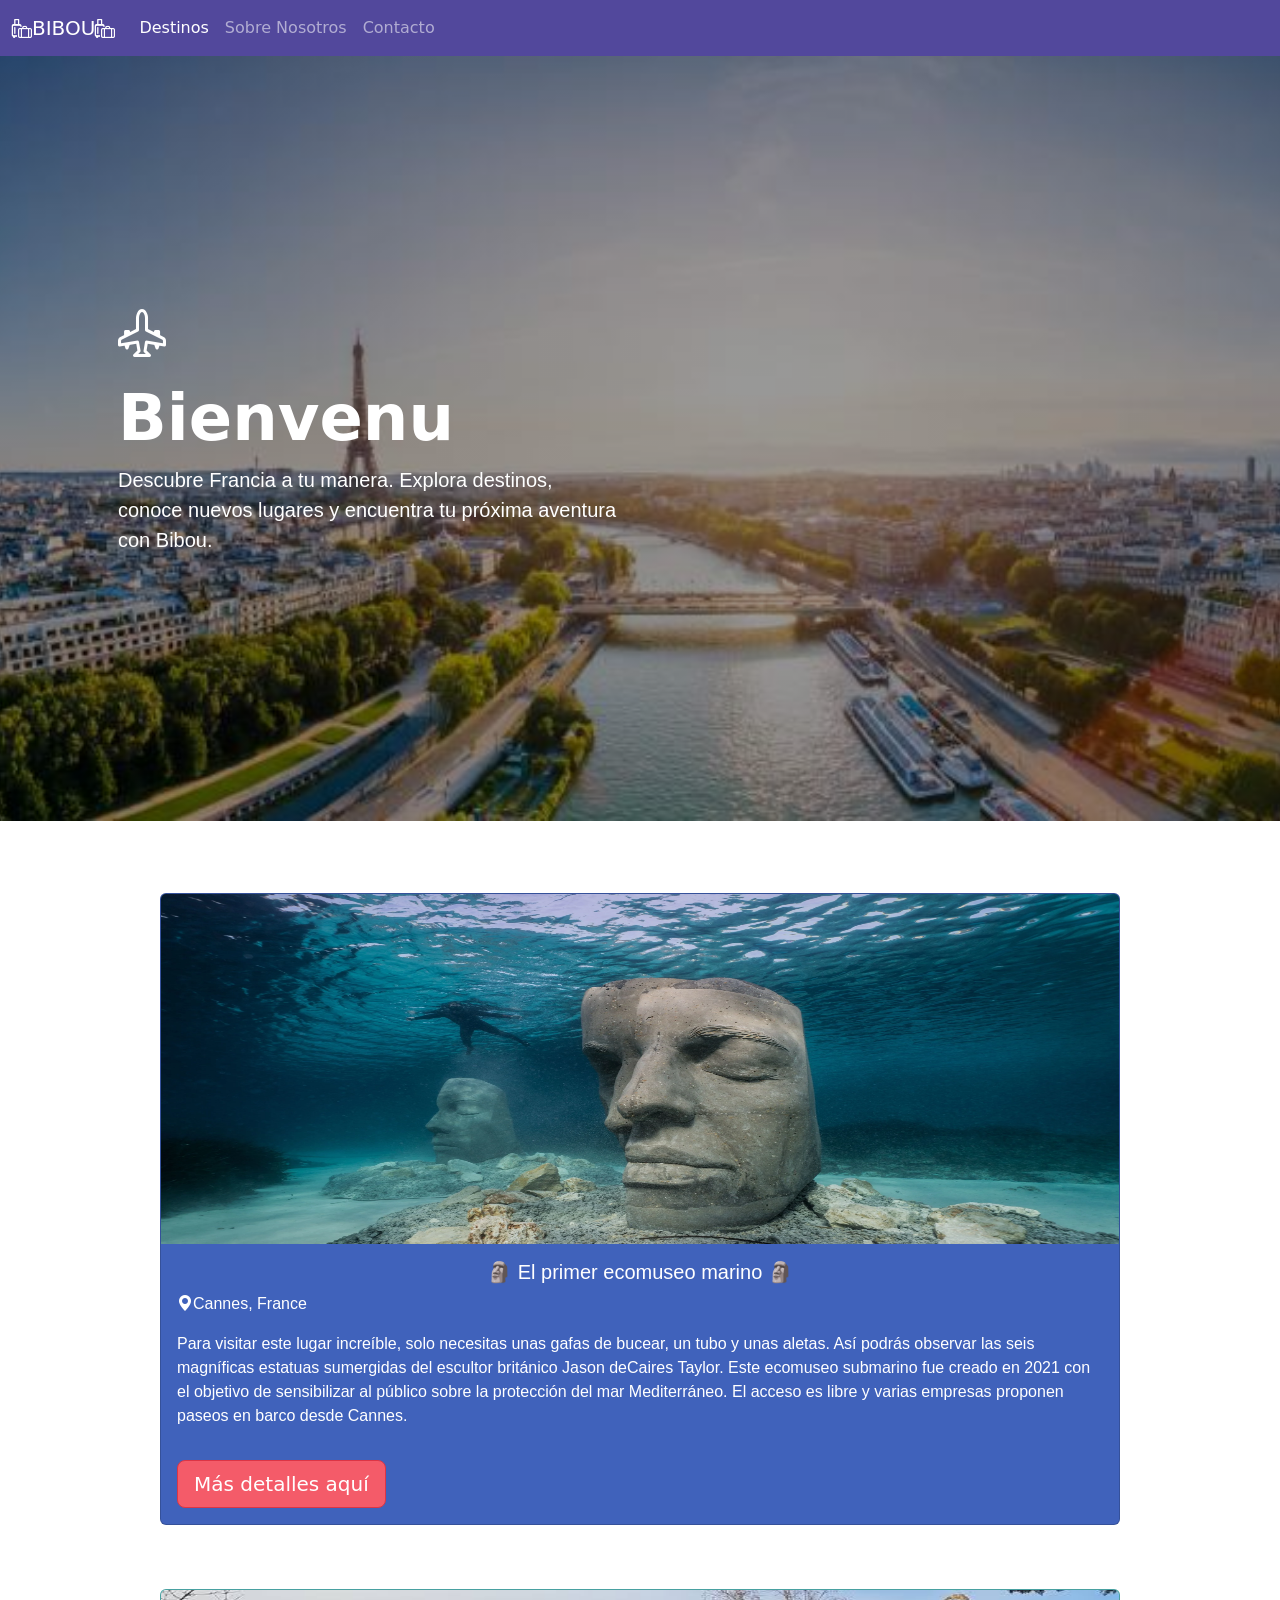
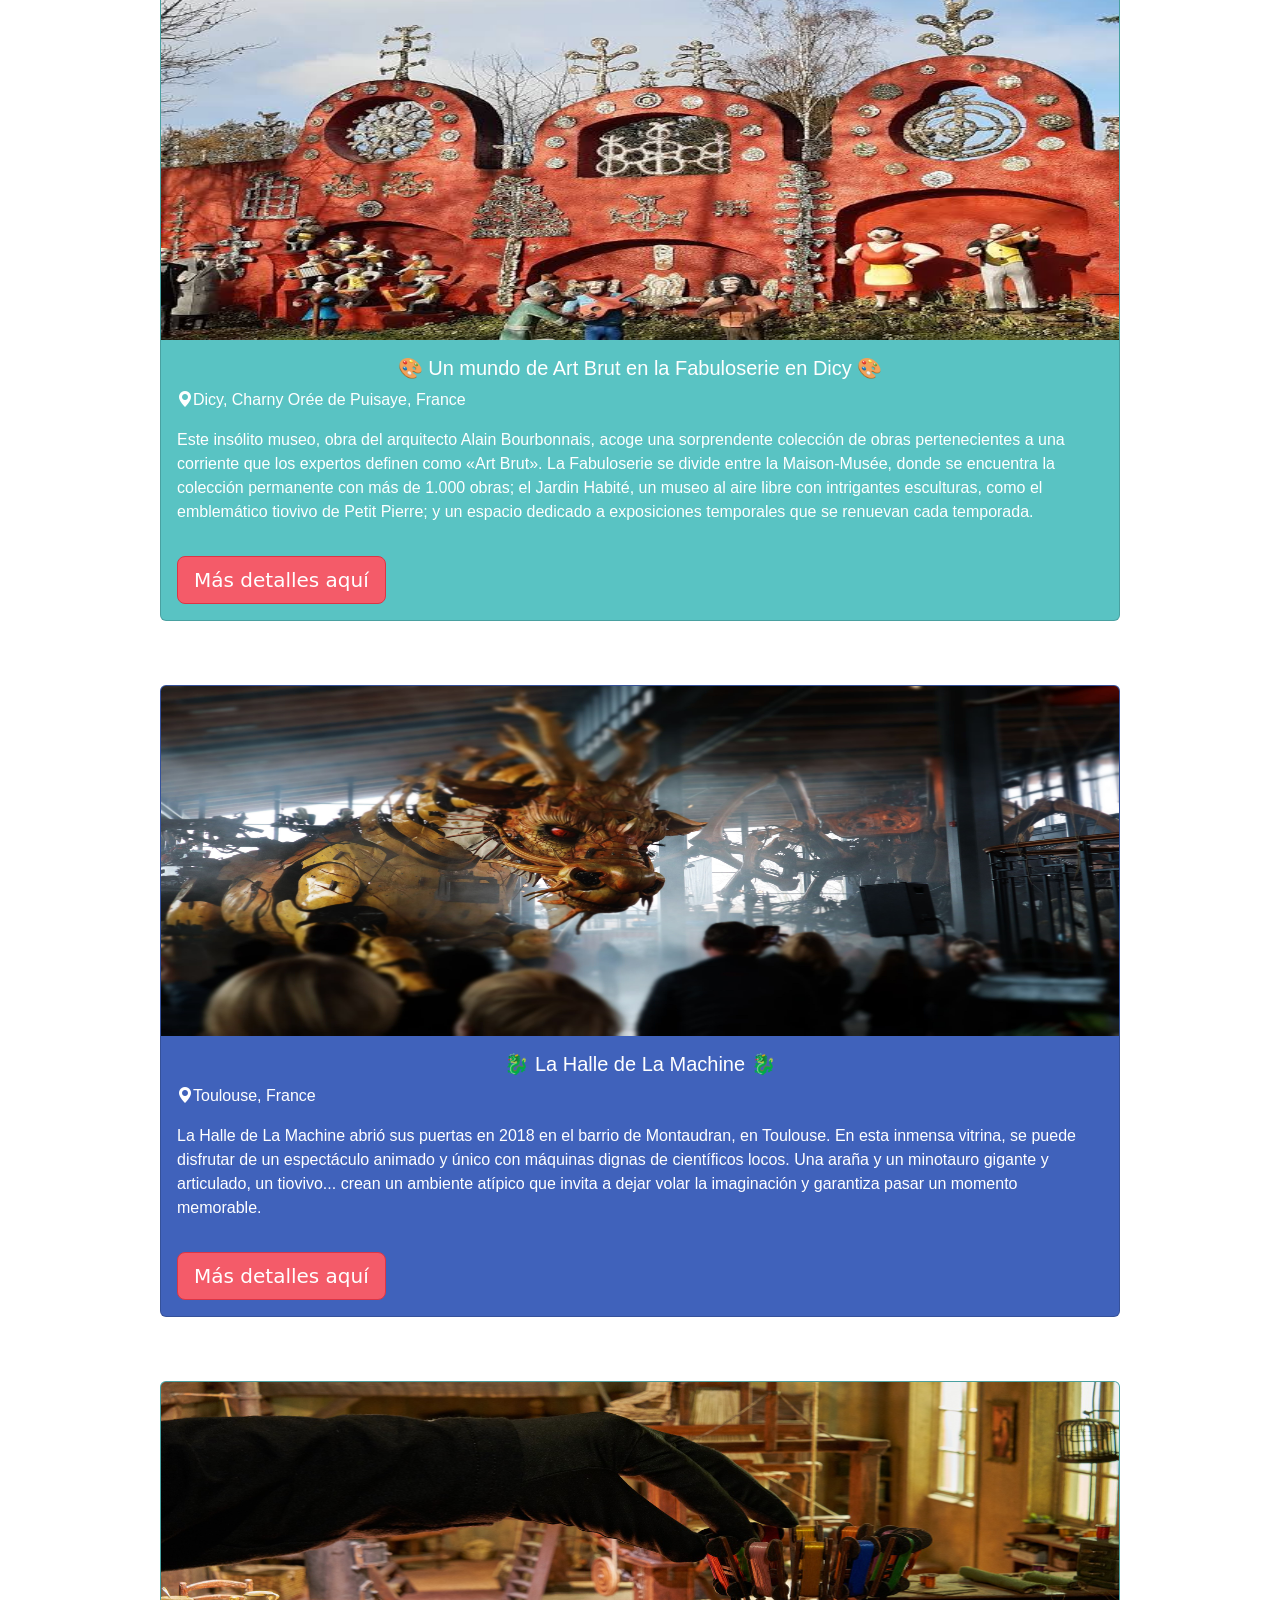
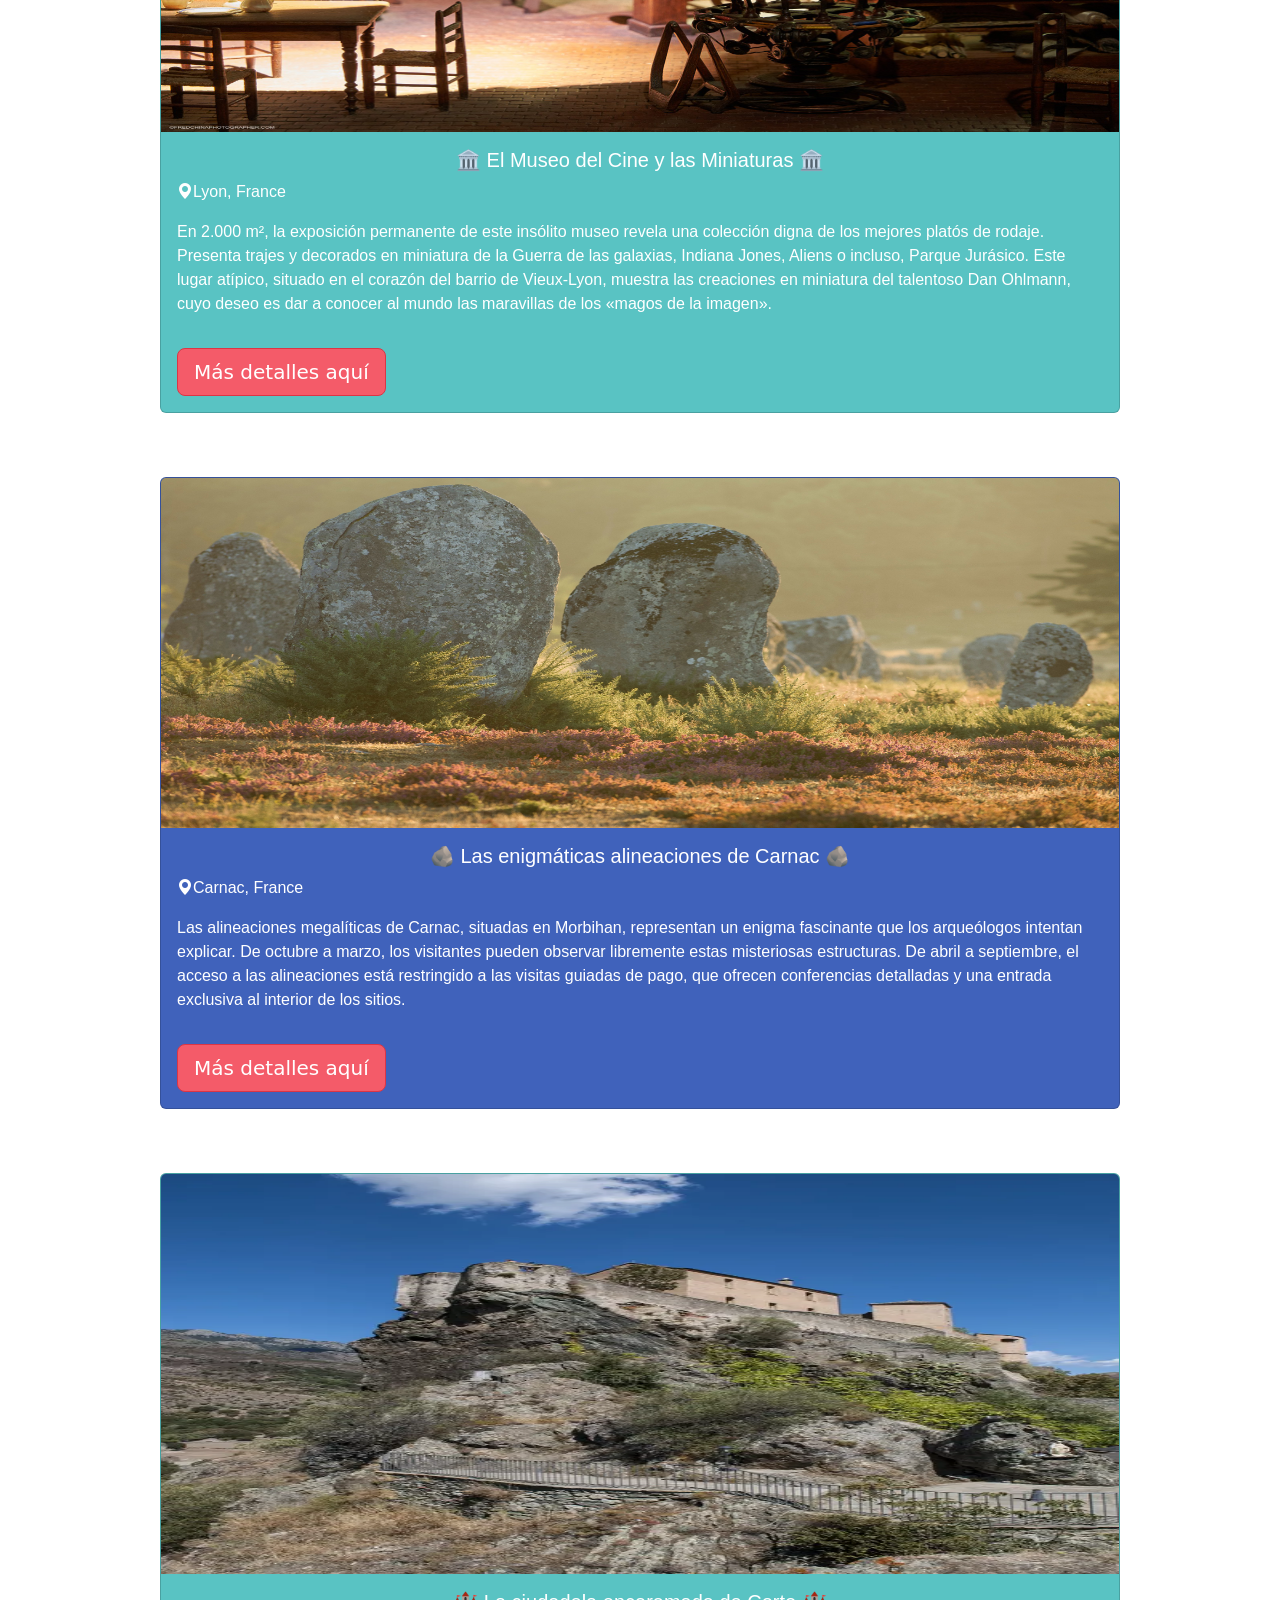
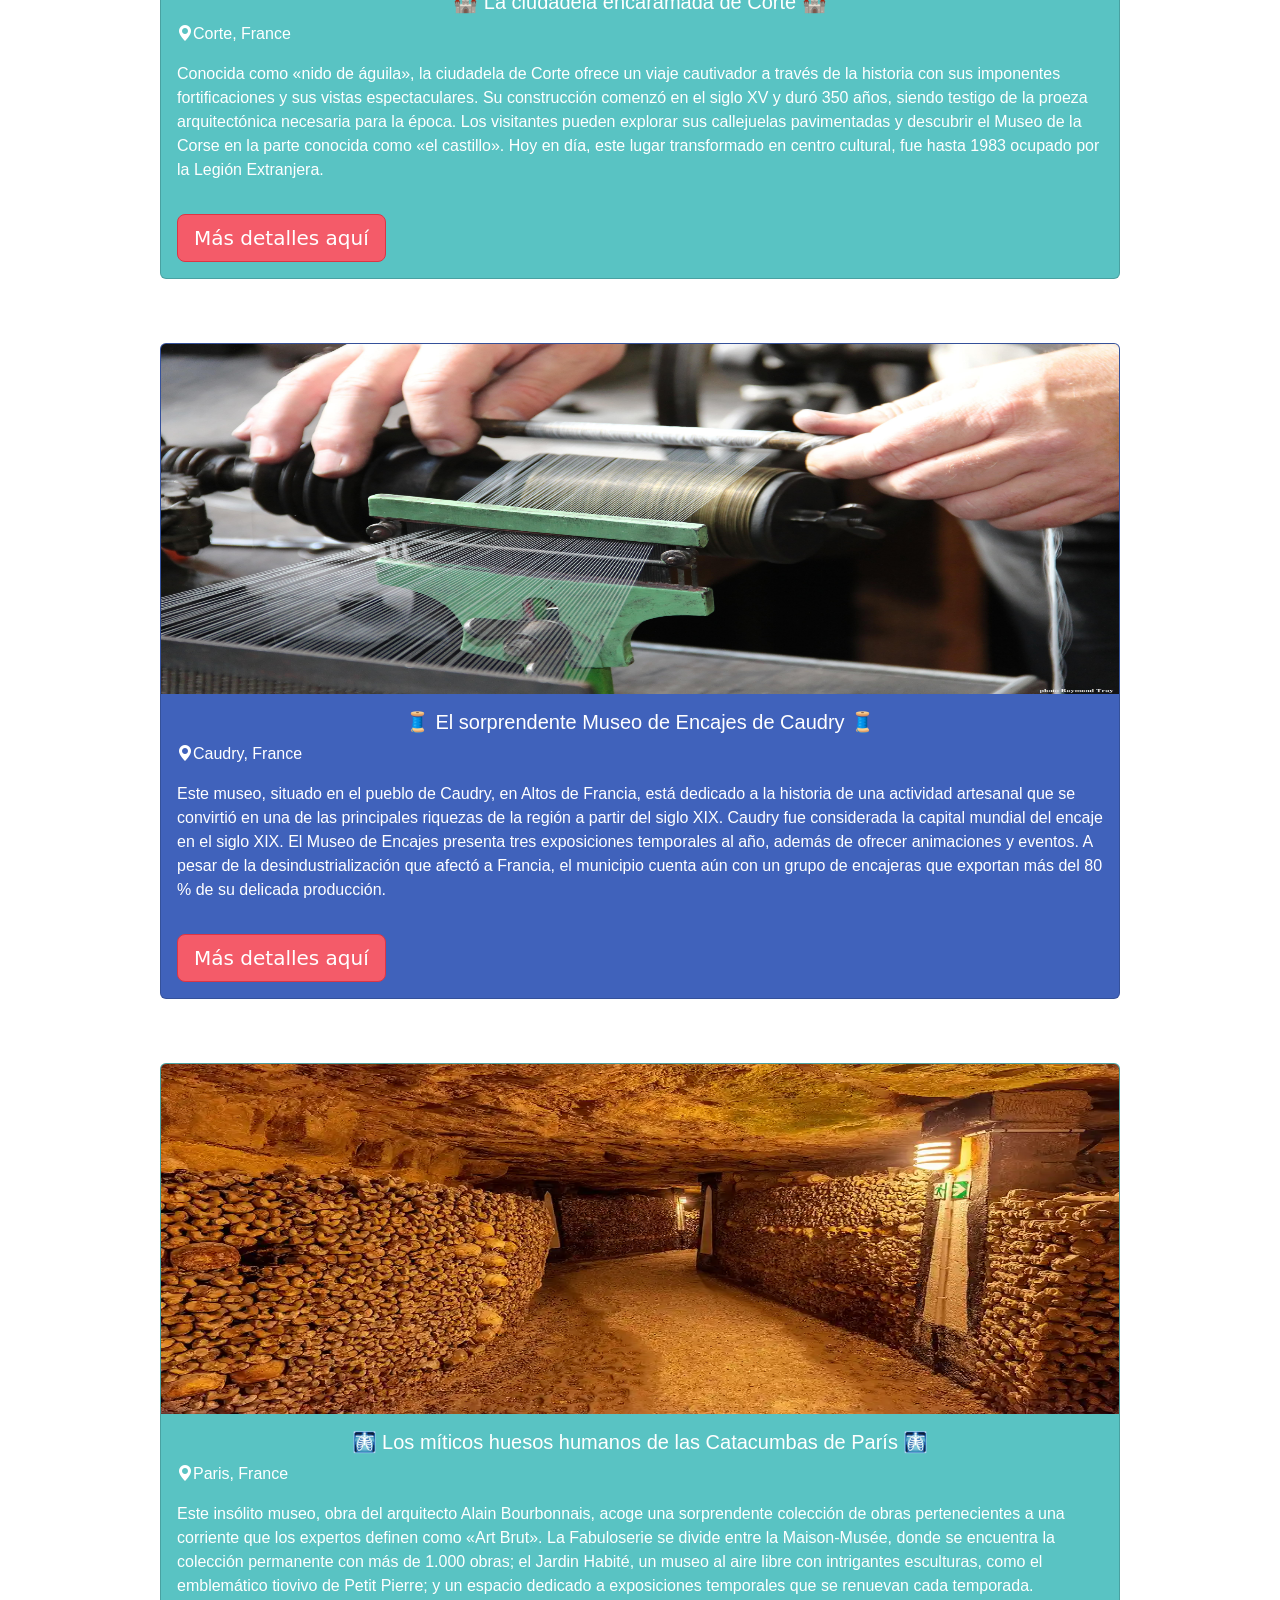
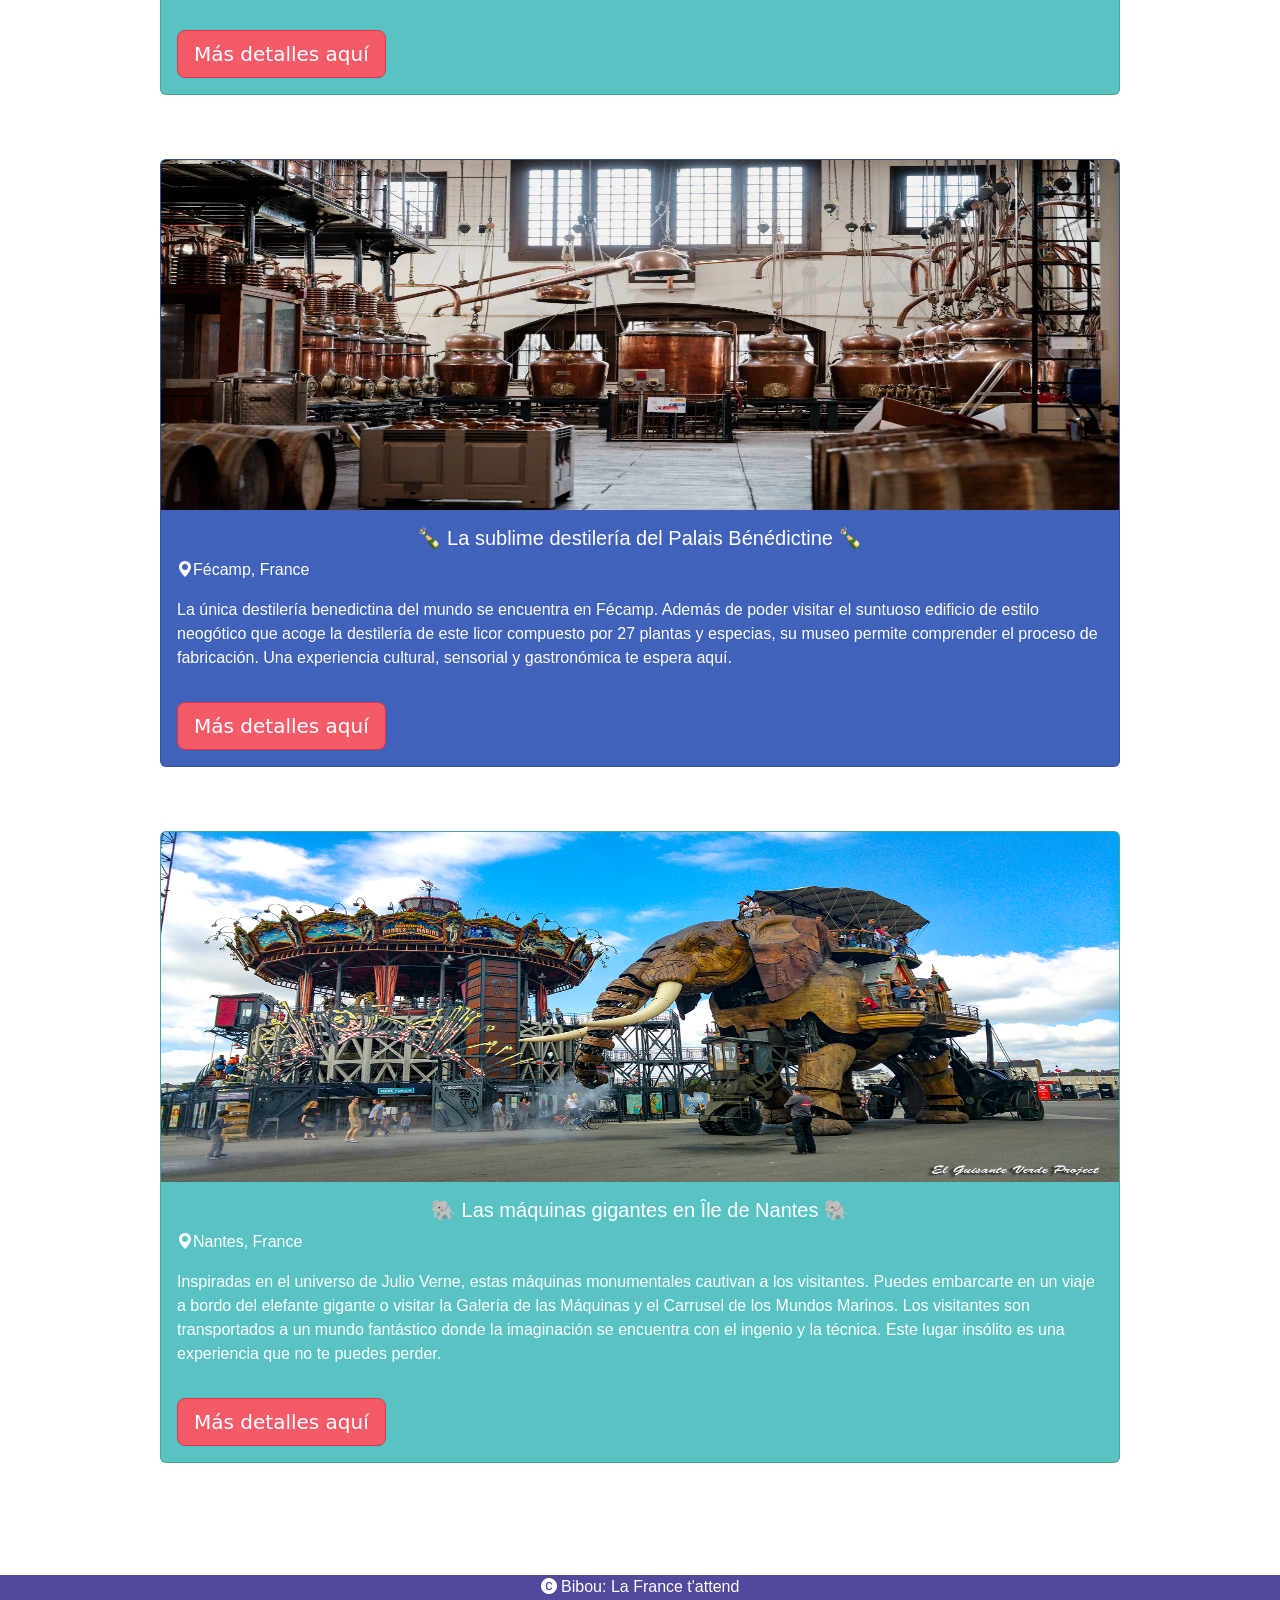
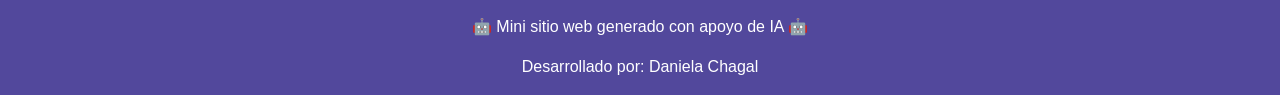
==== index.html @ 3cbd3903 "Se cambio el nombre del index" ====
<!DOCTYPE html>
<html lang="en">
<head>
    <meta charset="UTF-8">
    <meta name="viewport" content="width=device-width, initial-scale=1.0">
    <title>Bibou</title> <!--!Pestaña del sitio web-->
    <link rel="stylesheet" href="css/styles.css"> <!--!Enlace para conectar el CSS con HTML-->
    <link href="https://cdn.jsdelivr.net/npm/bootstrap@5.3.8/dist/css/bootstrap.min.css" rel="stylesheet" integrity="sha384-sRIl4kxILFvY47J16cr9ZwB07vP4J8+LH7qKQnuqkuIAvNWLzeN8tE5YBujZqJLB" crossorigin="anonymous"> <!--!Enlace de Bootstrap-->
    <link rel="stylesheet" href="https://cdn.jsdelivr.net/npm/bootstrap-icons@1.13.1/font/bootstrap-icons.min.css"> <!--!Enlace de íconos de Bootstrap-->
  </head>
</head>
<body>
<!--!Se agrego una navbar-->
    <nav class="navbar navbar-expand-lg navbar-dark" style="background-color: #52489C;">
        <!--"navbar-dark" le dice a Bootstrap: "esta navbar tiene un fondo oscuro, pon el texto en colores claros"-->
        <!--"style" cambia el color de la navbar-->
  <div class="container-fluid"> 
    <!--todo:Utilización de íconos y título del sitio web-->
    <a class="navbar-brand" href="#"><i class="bi bi-luggage"></i>BIBOU<i class="bi bi-luggage"></i></a> 
    <button class="navbar-toggler" type="button" data-bs-toggle="collapse" data-bs-target="#navbarNav" aria-controls="navbarNav" aria-expanded="false" aria-label="Toggle navigation">
      <span class="navbar-toggler-icon"></span>
    </button>
    <div class="collapse navbar-collapse" id="navbarNav">
      <ul class="navbar-nav">
        <li class="nav-item">
        <!--todo:Se cambiaron los títulos de la navbar-->
          <a class="nav-link active" aria-current="page" href="#">Destinos</a> 
        </li>
        <li class="nav-item">
          <a class="nav-link" href="#">Sobre Nosotros</a>
        </li>
        <li class="nav-item">
          <a class="nav-link" href="#">Contacto</a>
        </li>
      </ul>
    </div>
  </div>
</nav>

<!--!Utilización del código de un container generado por la IA para colocar una sección principal-->
<section class="sección-principal d-flex align-items-center text-white">
  <div class="container px-5">
    <!--todo:Ícono-->
    <div class="mb-3">
      <i class="bi bi-airplane-engines display-5"></i>
    </div>
    <!--todo:Slogan del sitio-->
    <h1 class="display-3 fw-bold">Bienvenu</h1>
    <!--todo:Descripción-->
    <p class="fs-5 max-w-50">Descubre Francia a tu manera. Explora destinos, conoce nuevos lugares y encuentra tu próxima aventura con Bibou.</p>
  </div>
</section>
<br>
<br>
<br>

<!--!Para las recomendaciones se utilizó el componente de cards-->
<!--?Primera recomendación-->
<div class="card w-75 mb-3 mx-auto" style="background-color: #4062BB;"> <!--"w-75" cambio el tamaño de las tarjetas, "mx-auto" centro la tarjeta y "style=background-color" cambia el color de fondo-->
  <!--todo:Imagen-->
  <img src="assets/Ecomuseo de Cannes.webp" class="card-img-top" alt="Ecomuseo Marino" width="100" height="350">
    <div class="card-body">
      <!--todo:Nombre de la atracción-->
        <h5 class="card-title" style="color: white;">🗿​​ El primer ecomuseo marino 🗿​</h5> <!--"style=color" cambio el color del título de la tarjeta-->
      <!--todo:Ícono y ubicación-->
        <p><i class="bi bi-geo-alt-fill"></i>Cannes, France</p>
     <!--todo:Descripción-->
        <p class="card-text">Para visitar este lugar increíble, solo necesitas unas gafas de bucear, un tubo y unas aletas. Así podrás observar las seis magníficas estatuas sumergidas del escultor británico Jason deCaires Taylor. Este ecomuseo submarino fue creado en 2021 con el objetivo de sensibilizar al público sobre la protección del mar Mediterráneo. El acceso es libre y varias empresas proponen paseos en barco desde Cannes.</p>
     <!--todo:Botón-->
        <a href="https://en.cannes-france.com/discover-visit/lerins-islands/sainte-marguerite-island/underwater-ecomuseum/" target="_blank" class="btn btn-danger btn-lg mt-3" style="background-color: #F45B69;">Más detalles aquí</a>
    </div>
</div>
<br>
<br>

<!--?Segunda recomendación-->
<div class="card w-75 mb-3 mx-auto" style="background-color: #59C3C3;">
  <!--todo:Imagen-->
  <img src="assets/La fabuloserie.jpg" class="card-img-top" alt="La Fabuloserie" width="100" height="350">
    <div class="card-body">
      <!--todo:Nombre de la atracción-->
        <h5 class="card-title" style="color: white;">​🎨​​​ Un mundo de Art Brut en la Fabuloserie en Dicy ​🎨​</h5>
      <!--todo:Ícono y ubicación-->
        <p><i class="bi bi-geo-alt-fill"></i>Dicy, Charny Orée de Puisaye, France</p>
     <!--todo:Descripción-->
        <p class="card-text">Este insólito museo, obra del arquitecto Alain Bourbonnais, acoge una sorprendente colección de obras pertenecientes a una corriente que los expertos definen como «Art Brut». La Fabuloserie se divide entre la Maison-Musée, donde se encuentra la colección permanente con más de 1.000 obras; el Jardin Habité, un museo al aire libre con intrigantes esculturas, como el emblemático tiovivo de Petit Pierre; y un espacio dedicado a exposiciones temporales que se renuevan cada temporada.</p>
     <!--todo:Botón-->
        <a href="https://www.puisaye-tourisme.fr/es/patrimoine-savoir-faire/musees-et-expositions/la-fabuloserie-en-puisaye/" target="_blank" class="btn btn-danger btn-lg mt-3" style="background-color: #F45B69;">Más detalles aquí</a>
    </div>
</div>
<br>
<br>

<!--?Tercera recomendación-->
<div class="card w-75 mb-3 mx-auto" style="background-color: #4062BB;">
  <!--todo:Imagen-->
  <img src="assets/La Halle de La Machine.jpg" class="card-img-top" alt="La Halle de la Machine" width="100" height="350">
    <div class="card-body">
      <!--todo:Nombre de la atracción-->
        <h5 class="card-title" style="color: white;">​🐉​​ La Halle de La Machine ​🐉​​</h5>
      <!--todo:Ícono y ubicación-->
        <p><i class="bi bi-geo-alt-fill"></i>Toulouse, France</p>
     <!--todo:Descripción-->
        <p class="card-text">La Halle de La Machine abrió sus puertas en 2018 en el barrio de Montaudran, en Toulouse. En esta inmensa vitrina, se puede disfrutar de un espectáculo animado y único con máquinas dignas de científicos locos. Una araña y un minotauro gigante y articulado, un tiovivo... crean un ambiente atípico que invita a dejar volar la imaginación y garantiza pasar un momento memorable.</p>
     <!--todo:Botón-->
        <a href="https://www.halledelamachine.fr/es/" target="_blank" class="btn btn-danger btn-lg mt-3" style="background-color: #F45B69;">Más detalles aquí</a>
    </div>
</div>
<br>
<br>

<!--?Cuarta recomendación-->
<div class="card w-75 mb-3 mx-auto" style="background-color: #59C3C3;">
  <!--todo:Imagen-->
  <img src="assets/Cine y Museo de Miniaturas.jpg" class="card-img-top" alt="El Cine y Museo de Miniaturas" width="100" height="350">
    <div class="card-body">
      <!--todo:Nombre de la atracción-->
        <h5 class="card-title" style="color: white;">​🏛️​​​​ El Museo del Cine y las Miniaturas ​🏛️​​</h5>
      <!--todo:Ícono y ubicación-->
        <p><i class="bi bi-geo-alt-fill"></i>Lyon, France</p>
     <!--todo:Descripción-->
        <p class="card-text">En 2.000 m², la exposición permanente de este insólito museo revela una colección digna de los mejores platós de rodaje. Presenta trajes y decorados en miniatura de la Guerra de las galaxias, Indiana Jones, Aliens o incluso, Parque Jurásico. Este lugar atípico, situado en el corazón del barrio de Vieux-Lyon, muestra las creaciones en miniatura del talentoso Dan Ohlmann, cuyo deseo es dar a conocer al mundo las maravillas de los «magos de la imagen».</p>
     <!--todo:Botón-->
        <a href="https://en.visiterlyon.com/out-and-about/culture-and-leisure/culture-and-museums/museums/cinema-and-miniature-museum" target="_blank" class="btn btn-danger btn-lg mt-3" style="background-color: #F45B69;">Más detalles aquí</a>
    </div>
</div>
<br>
<br>

<!--?Quinta recomendación-->
<div class="card w-75 mb-3 mx-auto" style="background-color: #4062BB;">
  <!--todo:Imagen-->
  <img src="assets/Las alineaciones de Carnac.jpg" class="card-img-top" alt="Las Alineaciones de Carnac" width="100" height="350">
    <div class="card-body">
      <!--todo:Nombre de la atracción-->
        <h5 class="card-title" style="color: white;">​🪨​​​​ Las enigmáticas alineaciones de Carnac ​🪨​</h5>
      <!--todo:Ícono y ubicación-->
        <p><i class="bi bi-geo-alt-fill"></i>Carnac, France</p>
     <!--todo:Descripción-->
        <p class="card-text">Las alineaciones megalíticas de Carnac, situadas en Morbihan, representan un enigma fascinante que los arqueólogos intentan explicar. De octubre a marzo, los visitantes pueden observar libremente estas misteriosas estructuras. De abril a septiembre, el acceso a las alineaciones está restringido a las visitas guiadas de pago, que ofrecen conferencias detalladas y una entrada exclusiva al interior de los sitios.</p>
     <!--todo:Botón-->
        <a href="https://www.vacaciones-bretana.com/destinos/10-destinos/el-sur-de-bretana-el-golfo-del-morbihan/carnac-y-sus-megalitos/" target="_blank" class="btn btn-danger btn-lg mt-3" style="background-color: #F45B69;">Más detalles aquí</a>
    </div>
</div>
<br>
<br>

<!--?Sexta recomendación-->
<div class="card w-75 mb-3 mx-auto" style="background-color: #59C3C3;">
  <!--todo:Imagen-->
  <img src="assets/La ciudadela encaramada de Corte.webp" class="card-img-top" alt="La ciudadela" width="100" height="400">
    <div class="card-body">
      <!--todo:Nombre de la atracción-->
        <h5 class="card-title" style="color: white;">​​🏰​ La ciudadela encaramada de Corte ​​🏰</h5>
      <!--todo:Ícono y ubicación-->
        <p><i class="bi bi-geo-alt-fill"></i>Corte, France</p>
     <!--todo:Descripción-->
        <p class="card-text">Conocida como «nido de águila», la ciudadela de Corte ofrece un viaje cautivador a través de la historia con sus imponentes fortificaciones y sus vistas espectaculares. Su construcción comenzó en el siglo XV y duró 350 años, siendo testigo de la proeza arquitectónica necesaria para la época. Los visitantes pueden explorar sus callejuelas pavimentadas y descubrir el Museo de la Corse en la parte conocida como «el castillo». Hoy en día, este lugar transformado en centro cultural, fue hasta 1983 ocupado por la Legión Extranjera.</p>
     <!--todo:Botón-->
        <a href="https://www.minube.com/rincon/ciudadela-de-corte-a3667" target="_blank" class="btn btn-danger btn-lg mt-3" style="background-color: #F45B69;">Más detalles aquí</a>
    </div>
</div>
<br>
<br>

<!--?Séptima recomendación-->
<div class="card w-75 mb-3 mx-auto" style="background-color: #4062BB;">
  <!--todo:Imagen-->
  <img src="assets/El sorprendente Museo de Encajes de Caudry.jpg" class="card-img-top" alt="El Museo de Encajes" width="100" height="350">
    <div class="card-body">
      <!--todo:Nombre de la atracción-->
        <h5 class="card-title" style="color: white;">​🧵​​​​ El sorprendente Museo de Encajes de Caudry ​🧵​</h5>
      <!--todo:Ícono y ubicación-->
        <p><i class="bi bi-geo-alt-fill"></i>Caudry, France</p>
     <!--todo:Descripción-->
        <p class="card-text">Este museo, situado en el pueblo de Caudry, en Altos de Francia, está dedicado a la historia de una actividad artesanal que se convirtió en una de las principales riquezas de la región a partir del siglo XIX. Caudry fue considerada la capital mundial del encaje en el siglo XIX. El Museo de Encajes presenta tres exposiciones temporales al año, además de ofrecer animaciones y eventos. A pesar de la desindustrialización que afectó a Francia, el municipio cuenta aún con un grupo de encajeras que exportan más del 80 % de su delicada producción.</p>
     <!--todo:Botón-->
        <a href="https://www.calaisxxl.com/es/offres/a-voir-a-faire/cite-de-la-dentelle-et-de-la-mode/" target="_blank" class="btn btn-danger btn-lg mt-3" style="background-color: #F45B69;">Más detalles aquí</a>
    </div>
</div>
<br>
<br>

<!--?Octava recomendación-->
<div class="card w-75 mb-3 mx-auto" style="background-color: #59C3C3;">
  <!--todo:Imagen-->
  <img src="assets/Catacumbas-Paris-6.webp" class="card-img-top" alt="Las Catacumbas de París" width="100" height="350">
    <div class="card-body">
      <!--todo:Nombre de la atracción-->
        <h5 class="card-title" style="color: white;">​🩻​​ Los míticos huesos humanos de las Catacumbas de París ​🩻​​</h5>
      <!--todo:Ícono y ubicación-->
        <p><i class="bi bi-geo-alt-fill"></i>Paris, France</p>
     <!--todo:Descripción-->
        <p class="card-text">Este insólito museo, obra del arquitecto Alain Bourbonnais, acoge una sorprendente colección de obras pertenecientes a una corriente que los expertos definen como «Art Brut». La Fabuloserie se divide entre la Maison-Musée, donde se encuentra la colección permanente con más de 1.000 obras; el Jardin Habité, un museo al aire libre con intrigantes esculturas, como el emblemático tiovivo de Petit Pierre; y un espacio dedicado a exposiciones temporales que se renuevan cada temporada.</p>
     <!--todo:Botón-->
        <a href="https://viajes.nationalgeographic.com.es/ubicacion-exacta/seis-millones-esqueletos-que-esconde-capitales-europeas-mas-importantes_20302" target="_blank" class="btn btn-danger btn-lg mt-3" style="background-color: #F45B69;">Más detalles aquí</a>
    </div>
</div>
<br>
<br>

<!--?Novena recomendación-->
<div class="card w-75 mb-3 mx-auto" style="background-color: #4062BB;">
  <!--todo:Imagen-->
  <img src="assets/La sublime destilería del Palais Bénédictine.webp" class="card-img-top" alt="La Destileria del Palais Bénédictine" width="100" height="350">
    <div class="card-body">
      <!--todo:Nombre de la atracción-->
        <h5 class="card-title" style="color: white;">​🍾 La sublime destilería del Palais Bénédictine ​🍾​​</h5>
      <!--todo:Ícono y ubicación-->
        <p><i class="bi bi-geo-alt-fill"></i>Fécamp, France</p>
     <!--todo:Descripción-->
        <p class="card-text">La única destilería benedictina del mundo se encuentra en Fécamp. Además de poder visitar el suntuoso edificio de estilo neogótico que acoge la destilería de este licor compuesto por 27 plantas y especias, su museo permite comprender el proceso de fabricación. Una experiencia cultural, sensorial y gastronómica te espera aquí.</p>
     <!--todo:Botón-->
        <a href="https://es.normandie-tourisme.fr/lugares-visitas/palais-benedictine-musee-et-distillerie/" class="btn btn-danger btn-lg mt-3" style="background-color: #F45B69;">Más detalles aquí</a>
    </div>
</div>
<br>
<br>

<!--?Décima recomendación-->
<div class="card w-75 mb-3 mx-auto" style="background-color: #59C3C3;">
  <!--todo:Imagen-->
  <img src="assets/Las máquinas gigantes en Île de Nantes.jpg" class="card-img-top" alt="Las Máquinas Gigantes" width="100" height="350">
    <div class="card-body">
      <!--todo:Nombre de la atracción-->
        <h5 class="card-title" style="color: white;">​🐘​​​ Las máquinas gigantes en Île de Nantes ​🐘​​​</h5>
      <!--todo:Ícono y ubicación-->
        <p><i class="bi bi-geo-alt-fill"></i>Nantes, France</p>
     <!--todo:Descripción-->
        <p class="card-text">Inspiradas en el universo de Julio Verne, estas máquinas monumentales cautivan a los visitantes. Puedes embarcarte en un viaje a bordo del elefante gigante o visitar la Galería de las Máquinas y el Carrusel de los Mundos Marinos. Los visitantes son transportados a un mundo fantástico donde la imaginación se encuentra con el ingenio y la técnica. Este lugar insólito es una experiencia que no te puedes perder.</p>
     <!--todo:Botón-->
        <a href="https://www.lesmachines-nantes.fr/es/" target="_blank" class="btn btn-danger btn-lg mt-3" style="background-color: #F45B69;">Más detalles aquí</a>
    </div>
</div>
<br>
<br>
<br>
<br>

<!--!Pie de página-->
<!--todo:Para el footer se decicio utilizar el componente grid-->
<div class="container-fluid text-center" style="background-color: #52489C;"> <!--El componente container-fluid ocupa toda la parte de abajo y no deja espacios a los lados-->
  <div class="row">
    <div class="col">
      <footer>
        <p><i class="bi bi-c-circle-fill"></i>
          Bibou: La France t'attend</p>
        <p>🤖​ Mini sitio web generado con apoyo de IA 🤖​</p>
        <p>Desarrollado por: Daniela Chagal</p>
      </footer>
    </div>
  </div>
</div>

    <script src="js/script,js"></script> <!--!Enlce entre JS y HTML-->
    <script src="https://cdn.jsdelivr.net/npm/bootstrap@5.3.8/dist/js/bootstrap.bundle.min.js" integrity="sha384-FKyoEForCGlyvwx9Hj09JcYn3nv7wiPVlz7YYwJrWVcXK/BmnVDxM+D2scQbITxI" crossorigin="anonymous"></script> <!--!Enlace de JS de Bootstrap-->
</body>
</html>
---- css/styles.css ----
.sección-principal {
  /*todo:Imagen de fondo + filtro oscuro encima para legibilidad del texto */
  background-image: linear-gradient(rgba(0, 0, 0, 0.4), rgba(0, 0, 0, 0.4)), url("assets/la-france.jpg");
  
  /*todo:Ajustes para que la imagen cubra todo el contenedor sin deformarse */
  background-size: cover;
  background-position: center;
  background-repeat: no-repeat;
  
  /*todo:Le damos un alto mínimo basado en la pantalla del navegador (85vh = 85% de la pantalla) */
  min-height: 85vh; 
}

/*todo:Estilo para ajustar el ancho del texto explicativo */
.max-w-50 {
  max-width: 500px;
}

h5 {
    font-family: Arial, Helvetica, sans-serif;
    text-align: center;
}

p { 
    color: white;
    font-family: Arial, Helvetica, sans-serif;
}
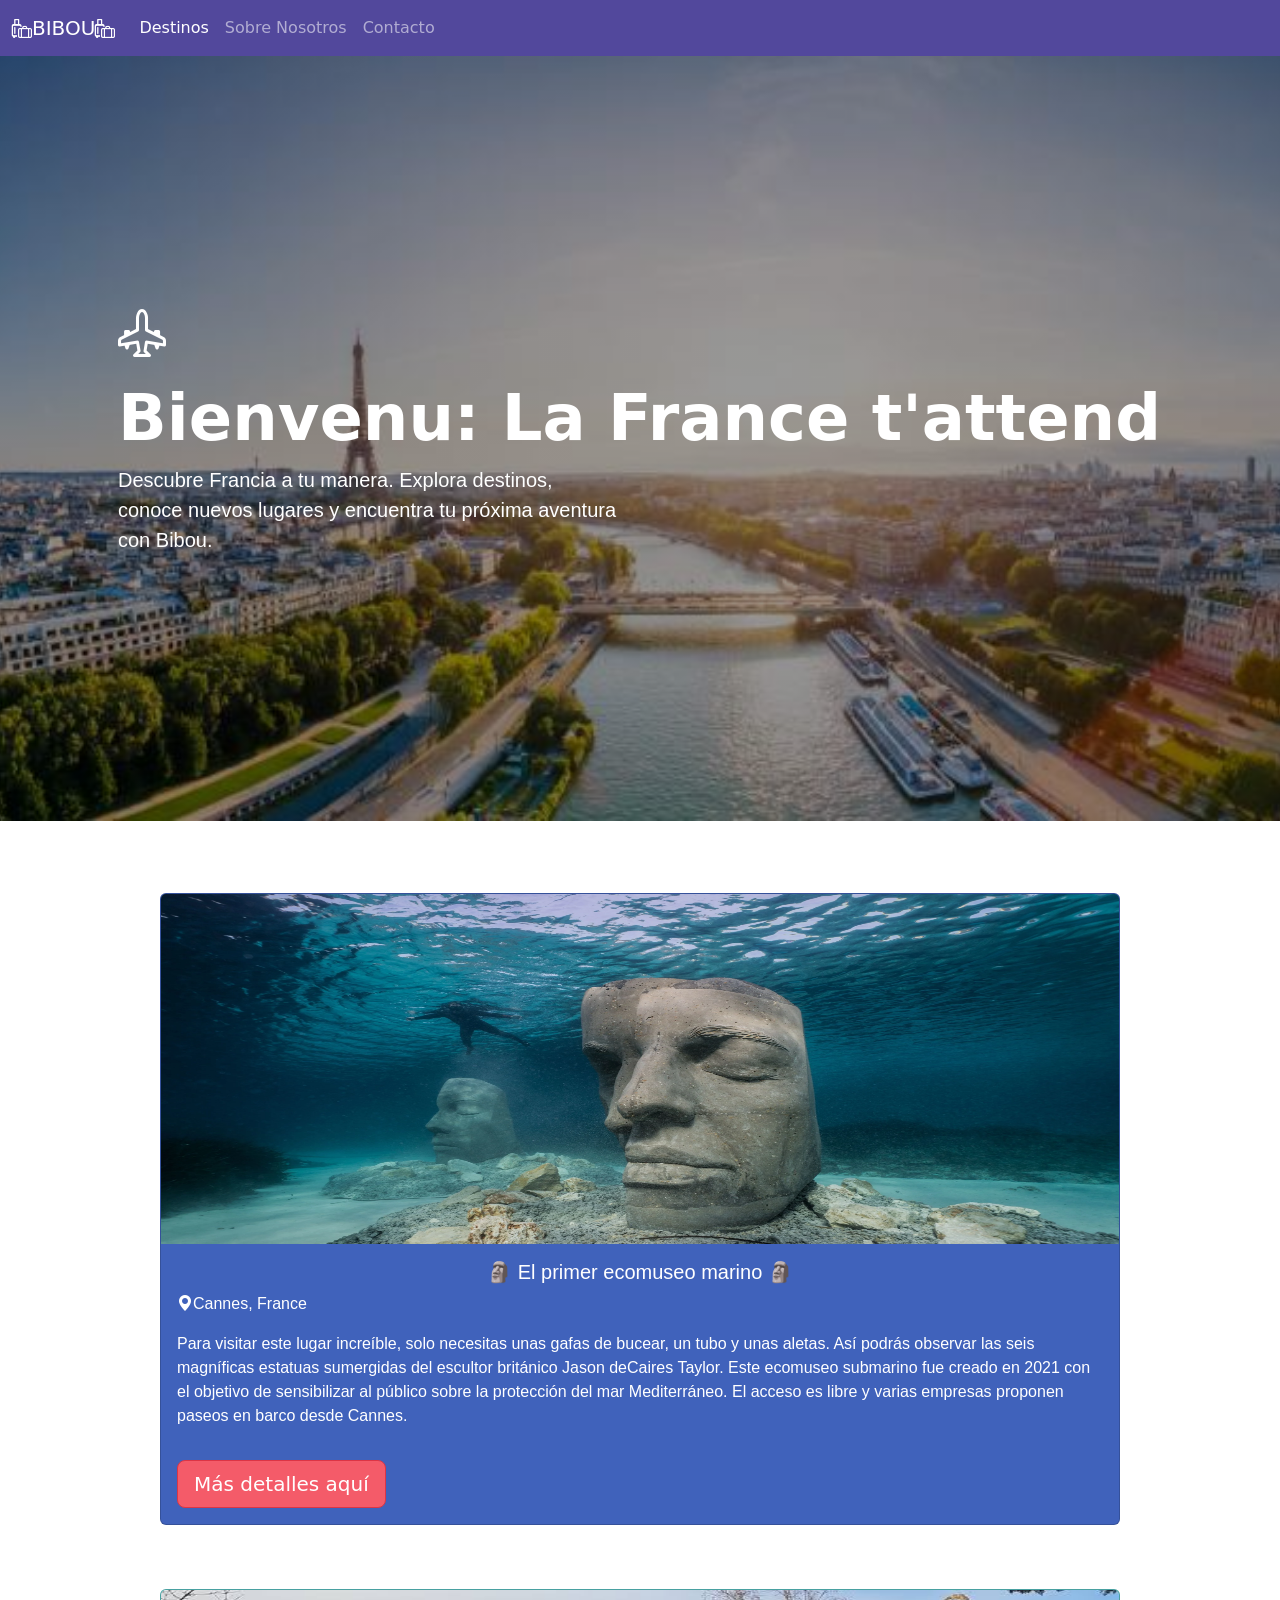
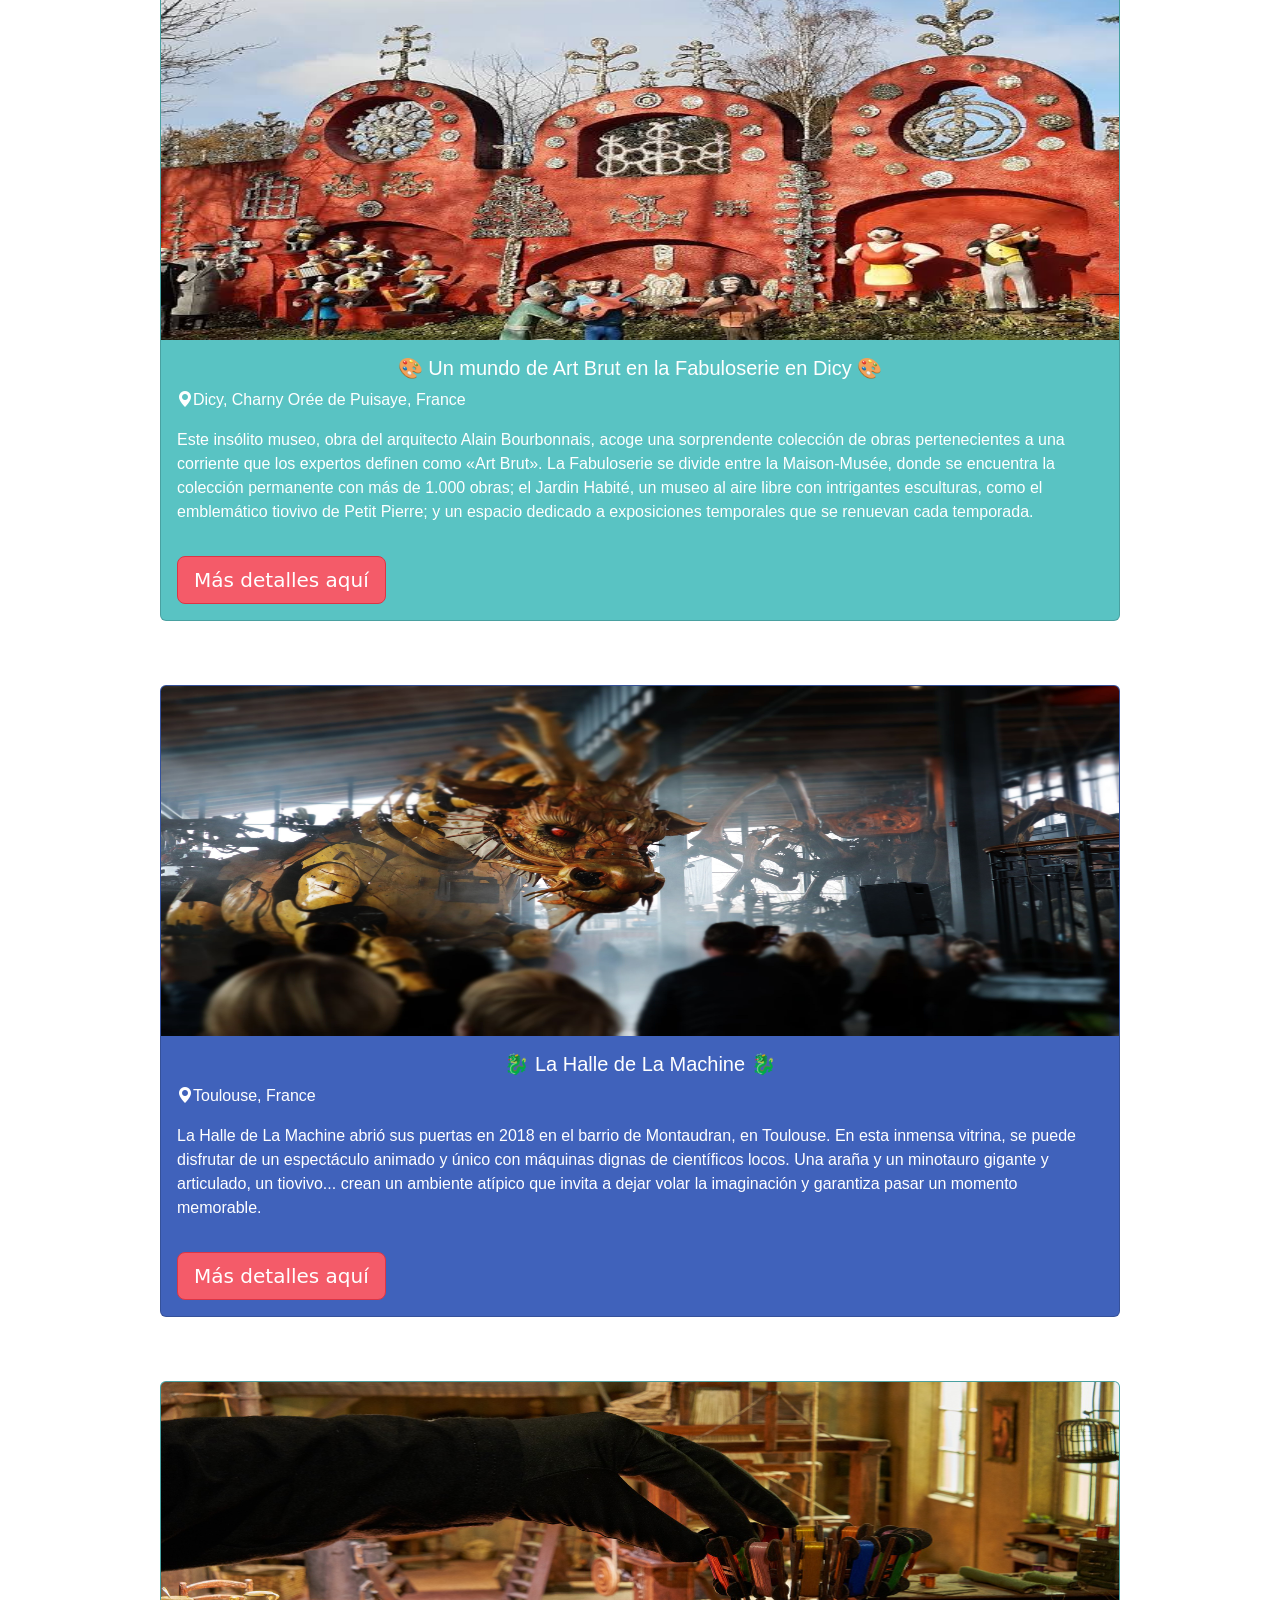
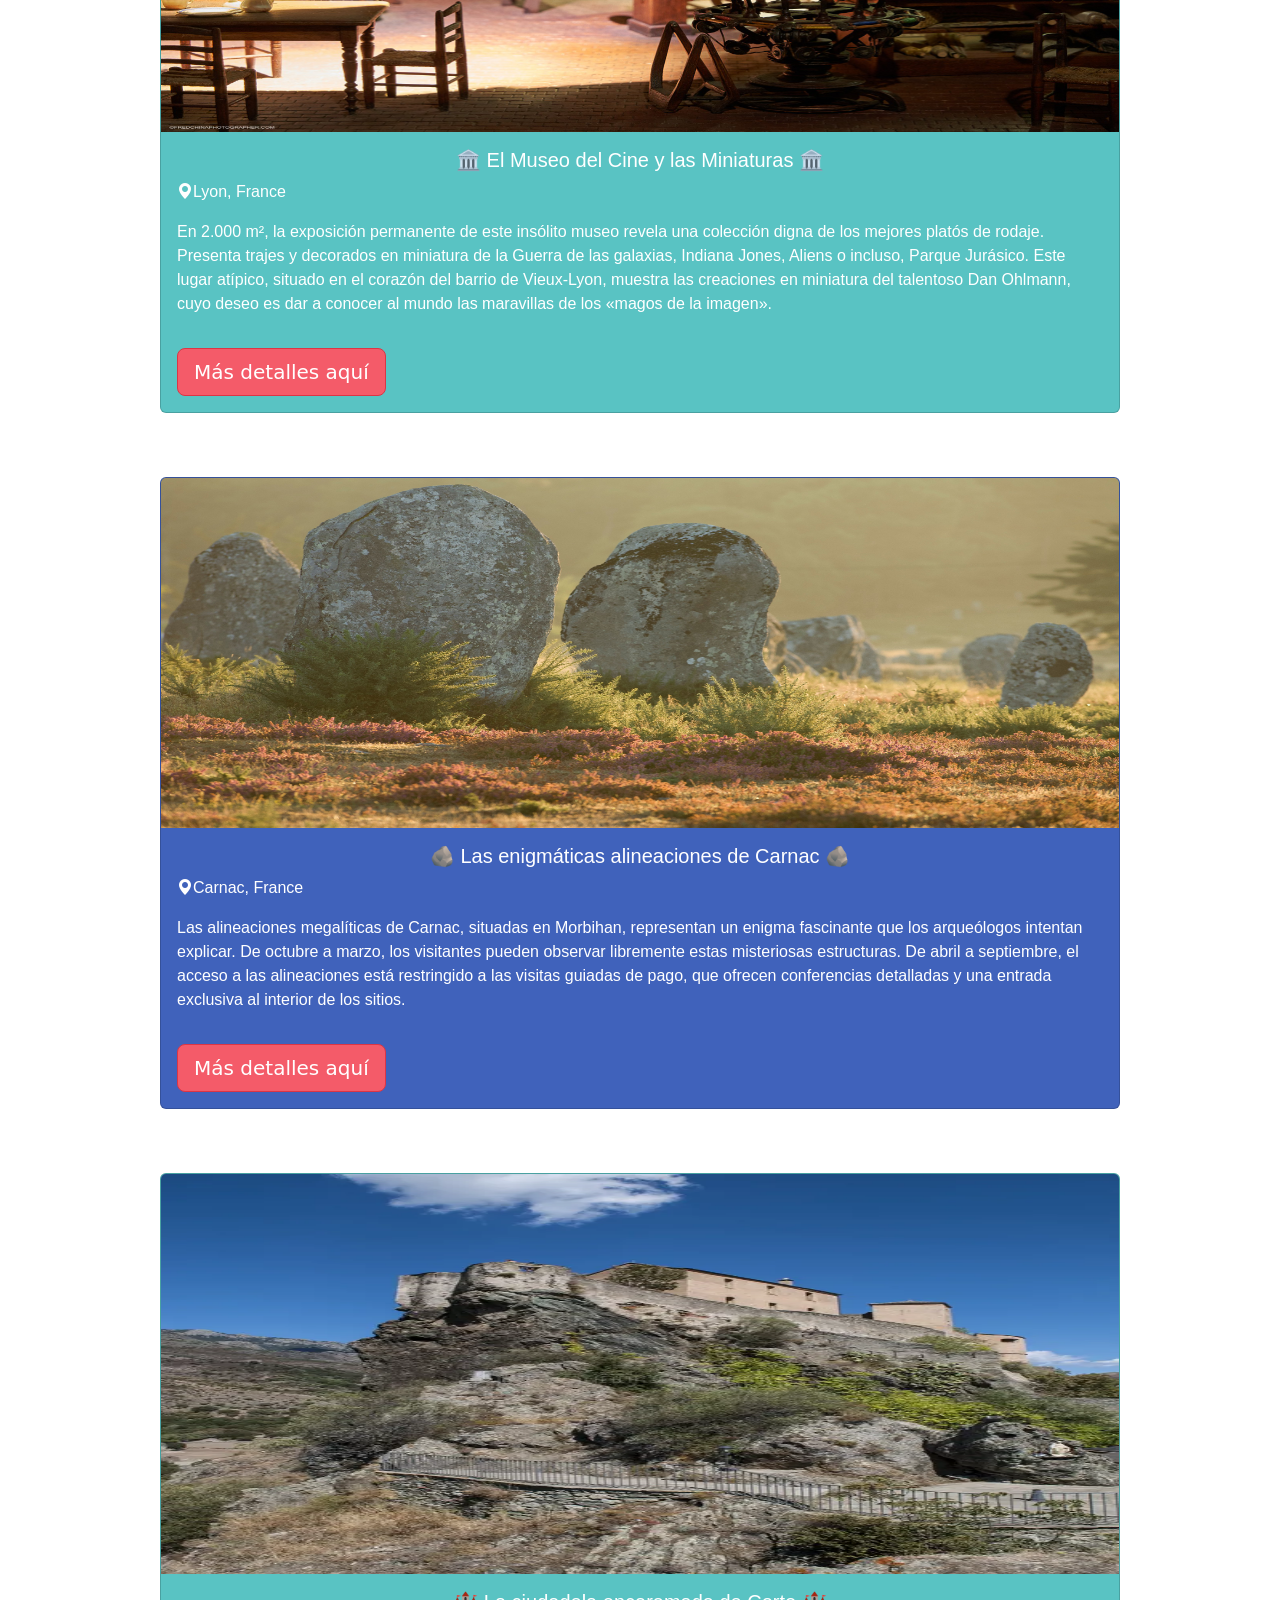
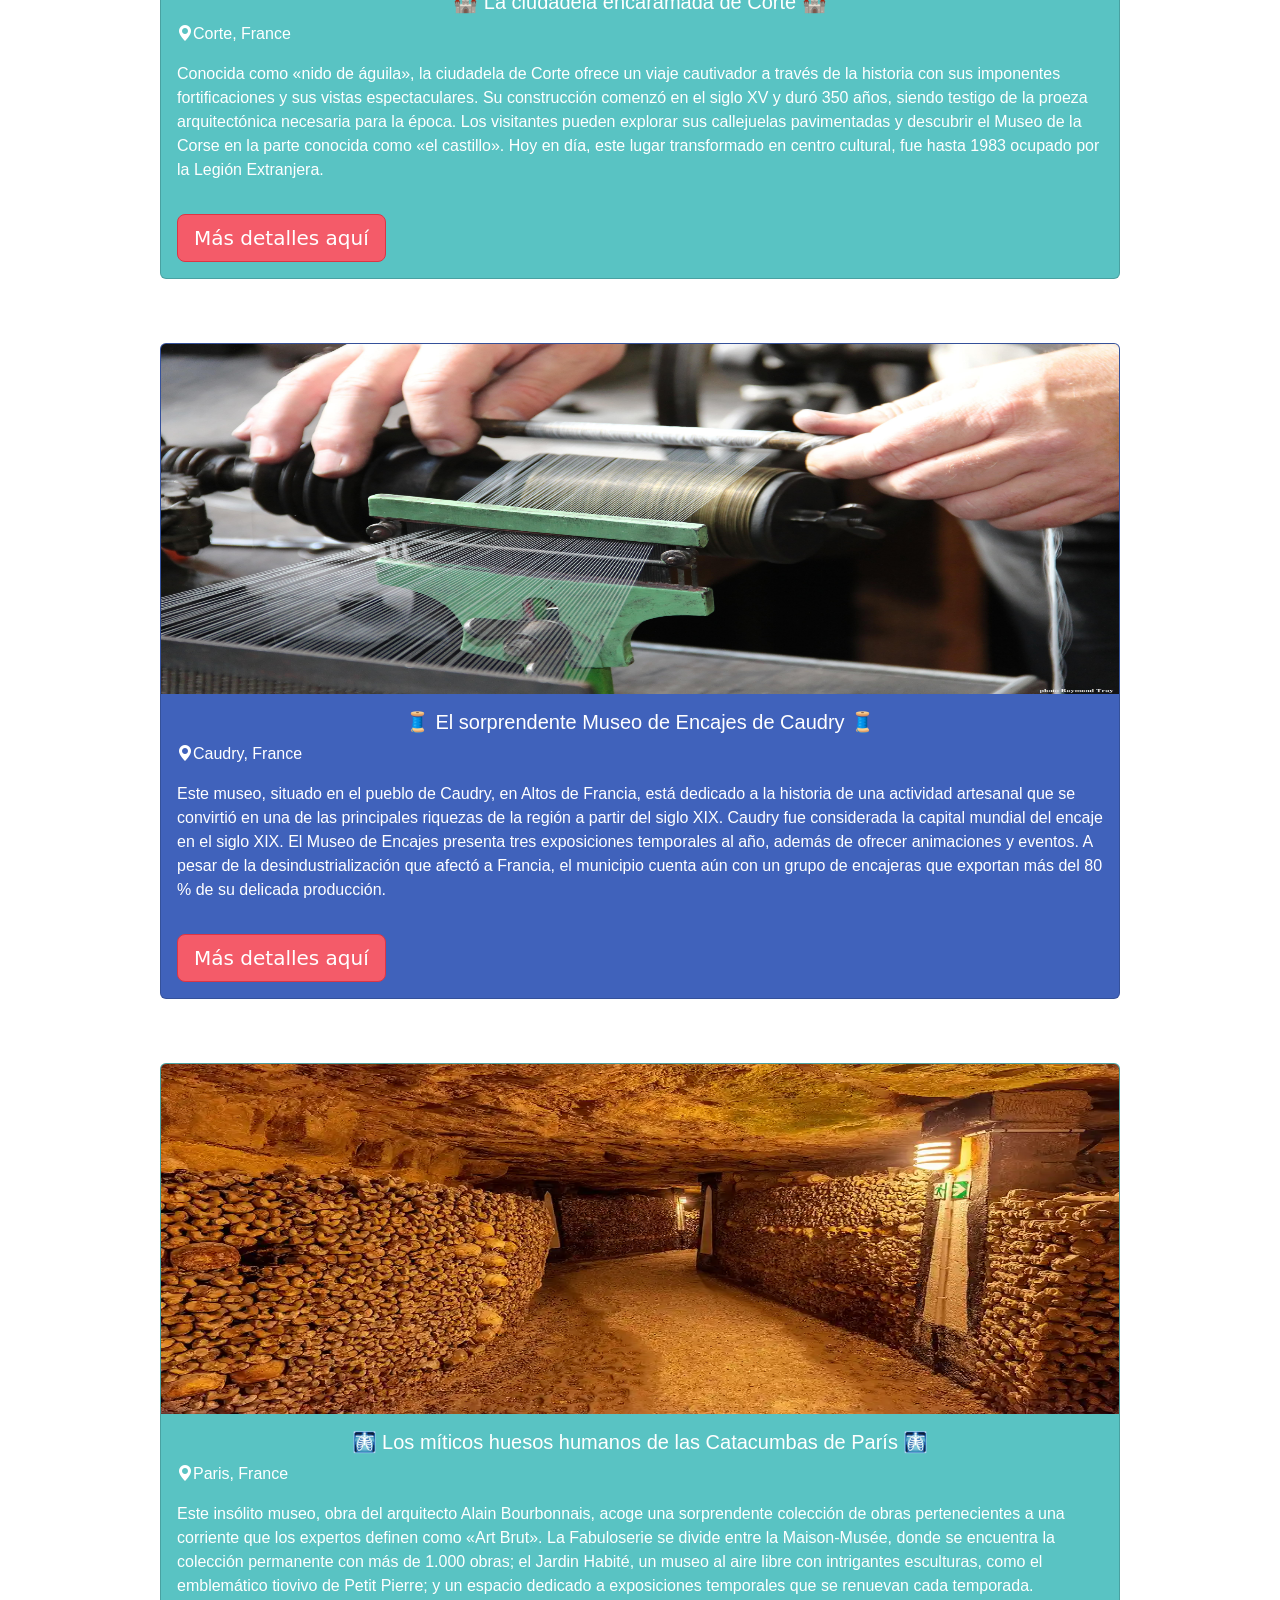
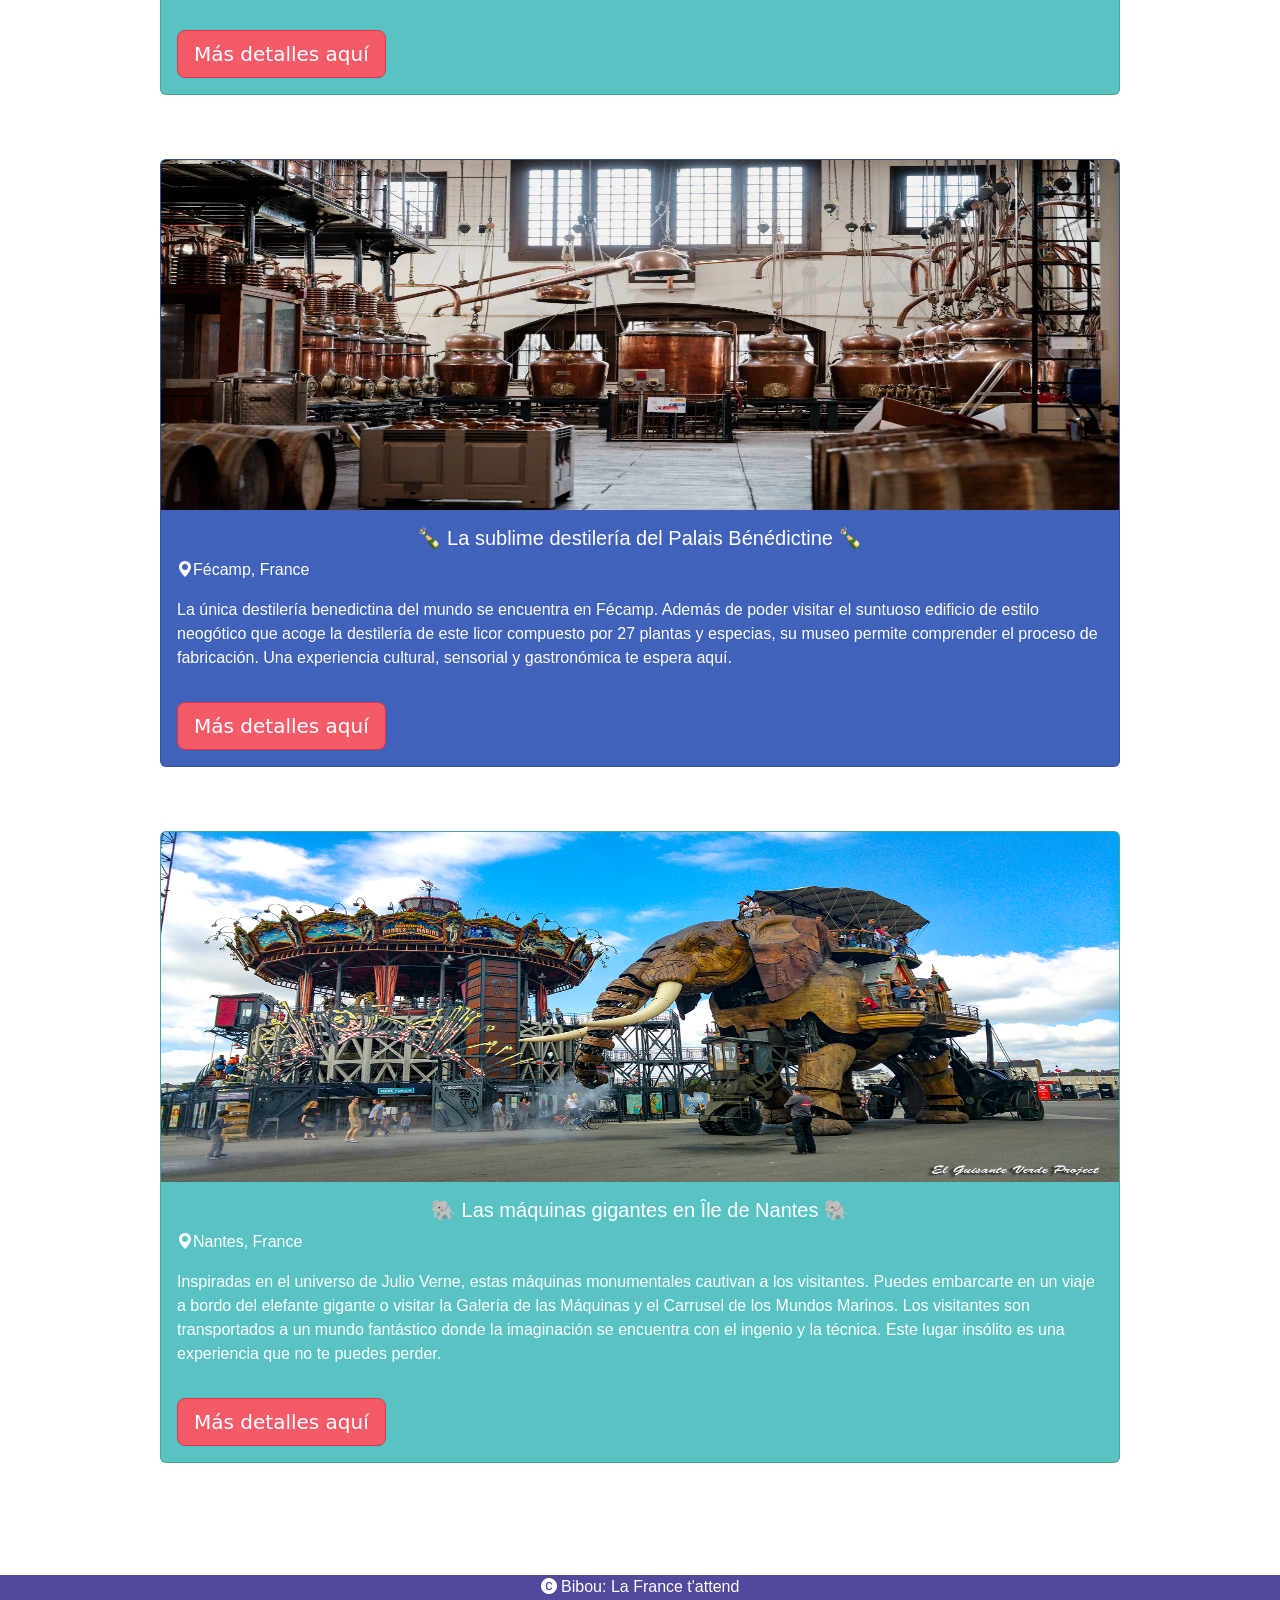
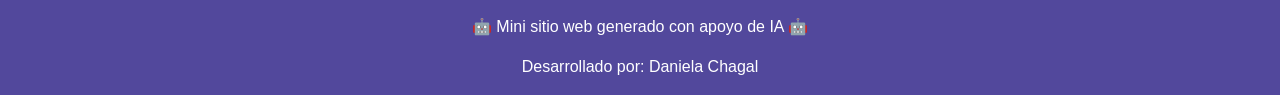
==== commit 9e2f65bb: "Merge branch 'main' of https://github.com/DanyLcs/Mi-Recomendador-Mini-sitio-web" ====
--- a/index.html
+++ b/index.html
@@ -45,7 +45,7 @@
       <i class="bi bi-airplane-engines display-5"></i>
     </div>
     <!--todo:Slogan del sitio-->
-    <h1 class="display-3 fw-bold">Bienvenu</h1>
+    <h1 class="display-3 fw-bold">Bienvenu: La France t'attend</h1>
     <!--todo:Descripción-->
     <p class="fs-5 max-w-50">Descubre Francia a tu manera. Explora destinos, conoce nuevos lugares y encuentra tu próxima aventura con Bibou.</p>
   </div>
